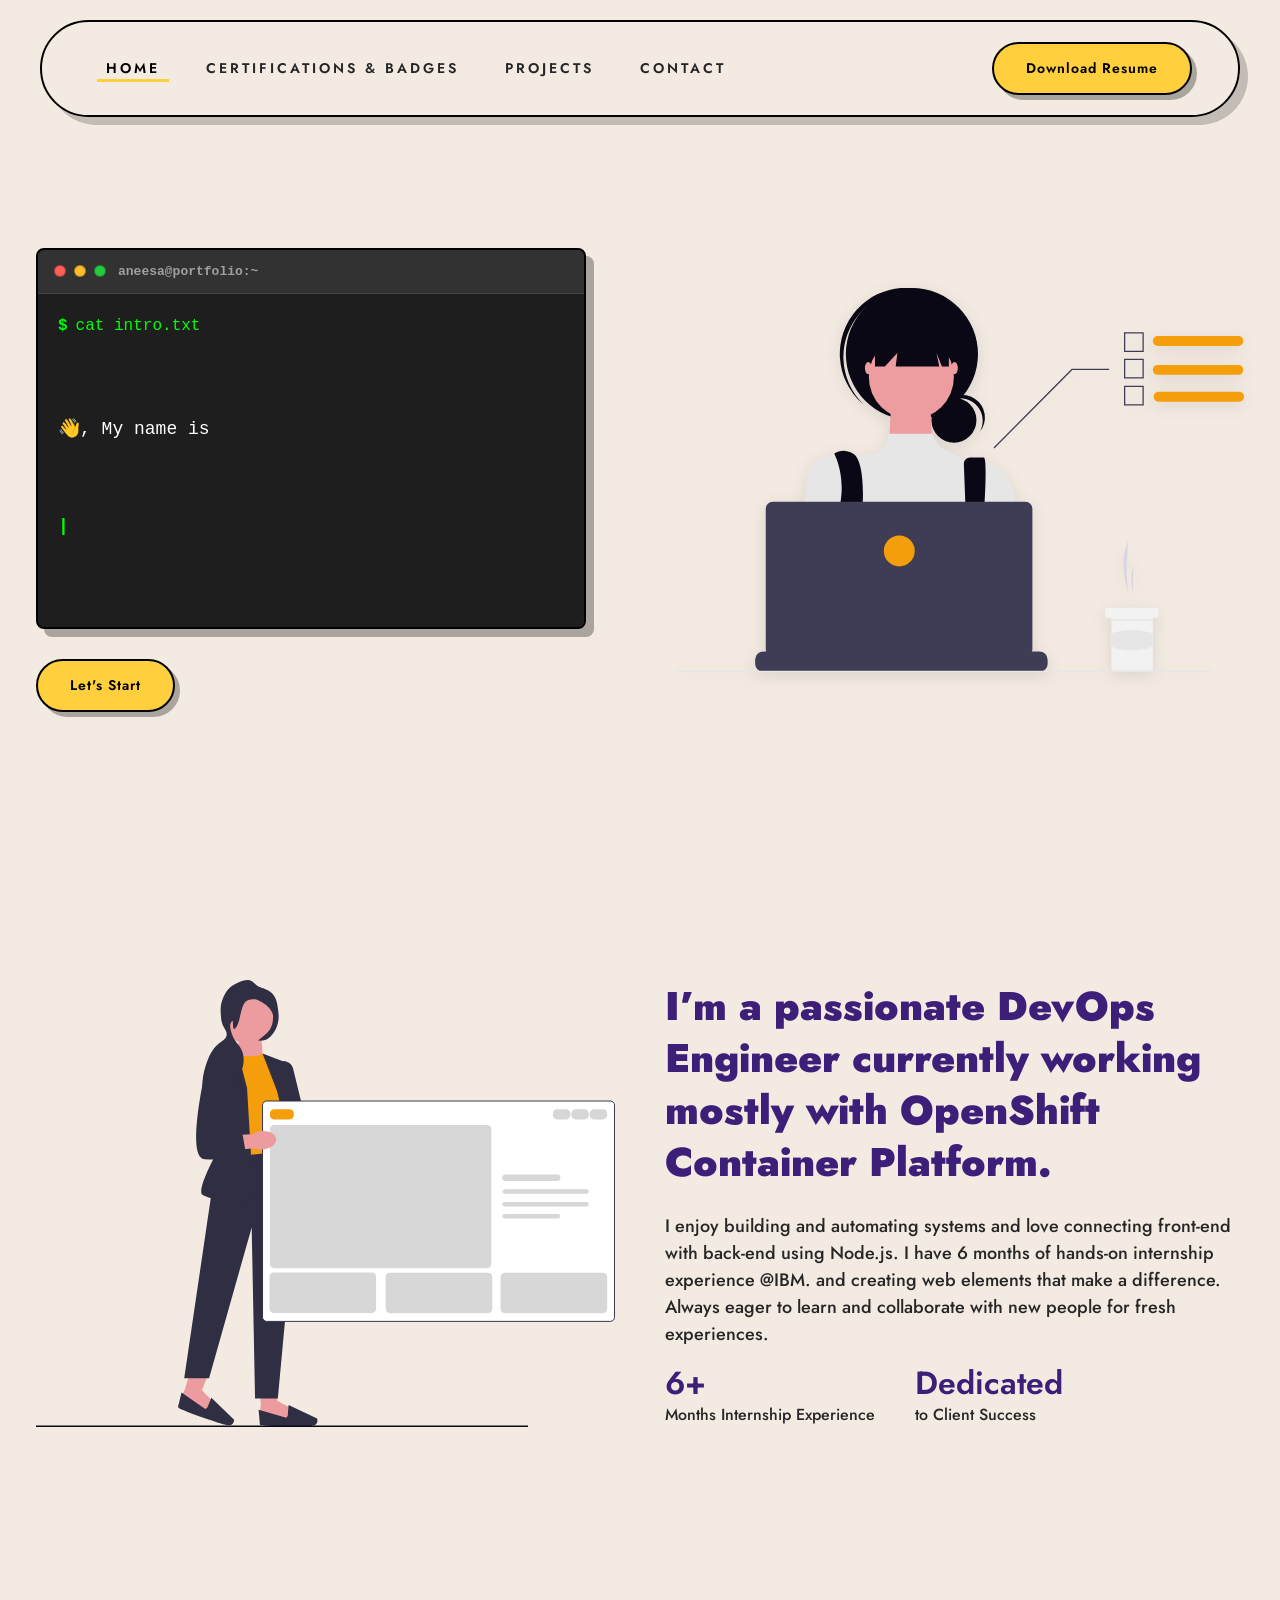
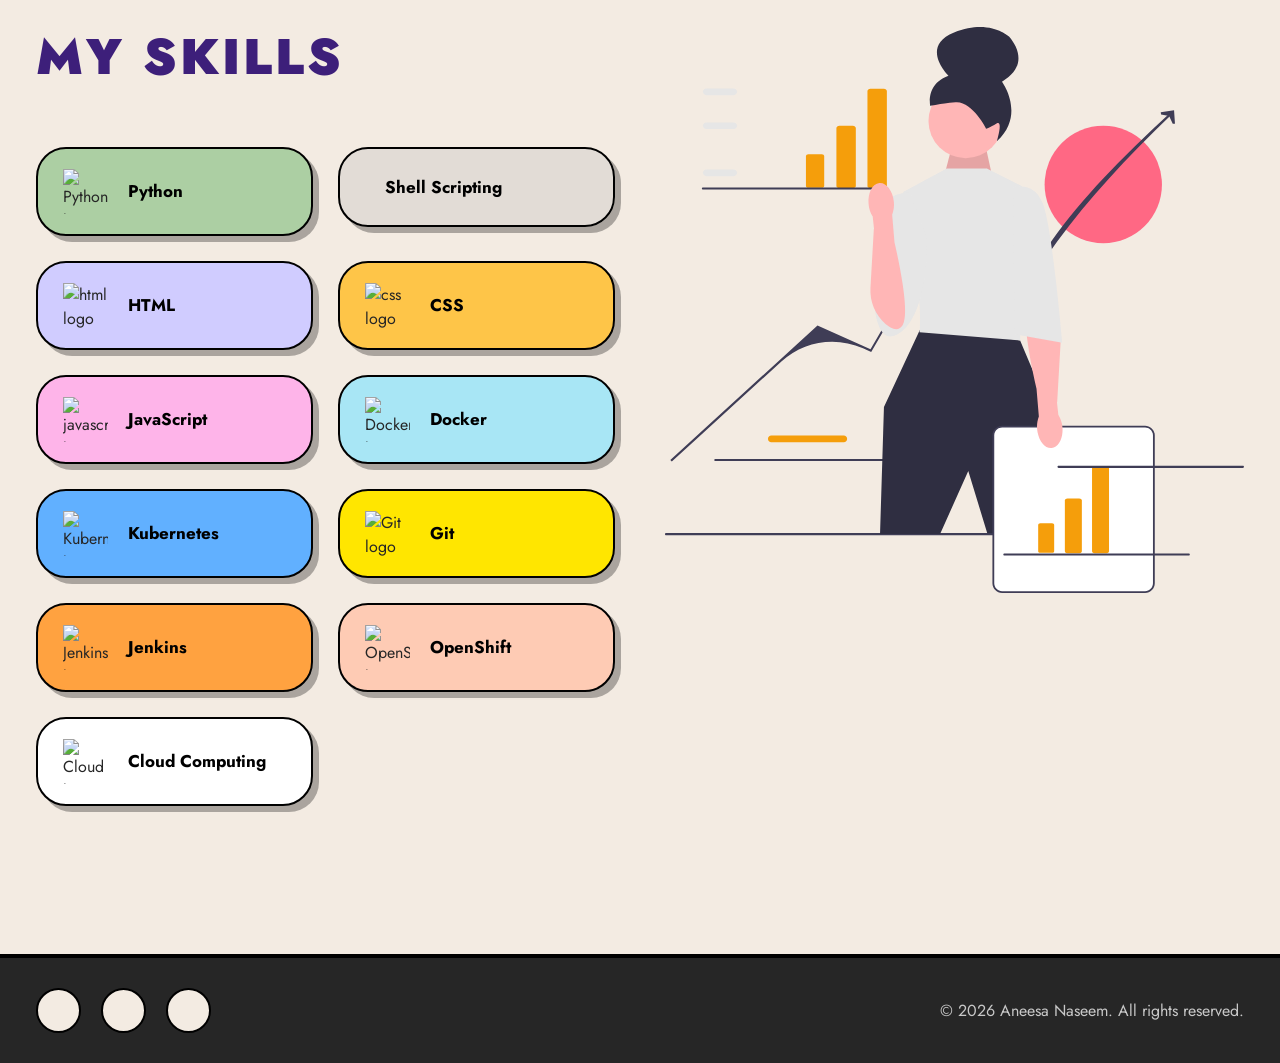
==== index.html @ ff20ca8c "Initial commit" ====
<!DOCTYPE html>
<html lang="en">

<head>
  <meta charset="UTF-8">
  <meta http-equiv="X-UA-Compatible" content="IE=edge">
  <meta name="viewport" content="width=device-width, initial-scale=1.0">

  <!-- 
    - primary meta tags
  -->
  <title>Aneesa Naseem | DevOps Engineer Portfolio</title>
  <meta name="title" content="Aneesa Naseem | DevOps Engineer">
  <meta name="description" content="DevOps Engineer specializing in OpenShift, Kubernetes, Docker, and Cloud Computing. 6 months internship experience at IBM. Based in Bangalore, India.">

  <!-- 
    - favicon
  -->
  <link rel="shortcut icon" href="./favicon.svg" type="image/svg+xml">

  <!-- 
    - google font link
  -->
  <link rel="preconnect" href="https://fonts.googleapis.com">
  <link rel="preconnect" href="https://fonts.gstatic.com" crossorigin>
  <link href="https://fonts.googleapis.com/css2?family=Jost:wght@400;500;600&display=swap" rel="stylesheet">

  <!-- 
    - custom css link
  -->
  <link rel="stylesheet" href="./assets/css/require.css">
  <link rel="stylesheet" href="./assets/css/main.css">

  <!-- 
    - preload images
  -->

</head>

<body>

  <!-- 
    - #PRELOADER
  -->

  <div class="preloader" data-preloader>
    <div class="preloader-circle"></div>
  </div>





  <!-- 
    - #HEADER
  -->

  <header class="header" data-header>
    <div class="container">

      <a href="#" class="logo">
        <!-- <img src="./assets/images/logo.svg" width="151" height="28" alt="Annie home"> -->
      </a>

      <nav class="navbar" data-navbar>
        <ul class="navbar-list">

          <li class="navbar-item">
            <a href="#" class="label-lg navbar-link has-after active">Home</a>
          </li>

          <li class="navbar-item">
            <a href="./certs.html" class="label-lg navbar-link has-after">Certifications & Badges</a>
          </li>

          <li class="navbar-item">
            <a href="./projects.html" class="label-lg navbar-link has-after">Projects</a>
          </li>

          <li class="navbar-item">
            <a href="./contact.html" class="label-lg navbar-link has-after">Contact</a>
          </li>

        </ul>
      </nav>

      <a href="./RESUME (1).pdf" class="btn btn-primary" download>
        Download Resume
      </a>

      <button class="nav-toggle-btn" aria-label="menu" data-nav-toggler>
        <ion-icon name="menu-outline" aria-hidden="true"></ion-icon>
      </button>

    </div>
  </header>





  <main>
    <article>

      <!-- 
        - #HERO
      -->

      <section class="section hero" aria-label="home">
        <div class="container">

          <div class="hero-content">
            <div class="terminal">
              <div class="terminal-header">
                <div class="terminal-buttons">
                  <span class="terminal-button close"></span>
                  <span class="terminal-button minimize"></span>
                  <span class="terminal-button maximize"></span>
                </div>
                <div class="terminal-title">aneesa@portfolio:~</div>
              </div>
              <div class="terminal-body">
                <p class="terminal-line">
                  <span class="terminal-prompt">$</span>
                  <span class="terminal-command">cat intro.txt</span>
                </p>
                <p class="terminal-output">
                  <span id="typed-text"></span>
                  <span class="cursor">|</span>
                </p>
              </div>
            </div>

            <a href="#about" class="btn btn-primary">Let's Start</a>

          </div>

          <figure class="hero-banner">
            <img src="./assets/images/developer-illustration.svg" alt="Developer illustration" class="hero-illustration">
          </figure>

        </div>
      </section>





      <!-- 
        - #CLIENT
      -->

      <!-- <section class="client" aria-label="Trusted client">
        <div class="container">

          <ul class="slider">

            <li class="slider-item">
              <img src="./assets/images/client-1.svg" width="130" height="40" alt="clients" class="w-100">
            </li>

            <li class="slider-item">
              <img src="./assets/images/client-2.svg" width="130" height="40" alt="clients" class="w-100">
            </li>

            <li class="slider-item">
              <img src="./assets/images/client-3.svg" width="130" height="40" alt="clients" class="w-100">
            </li>

            <li class="slider-item">
              <img src="./assets/images/client-4.svg" width="130" height="40" alt="clients" class="w-100">
            </li>

            <li class="slider-item">
              <img src="./assets/images/client-5.svg" width="130" height="40" alt="clients" class="w-100">
            </li>

          </ul>

        </div>
      </section> -->





      <!-- 
        - #ABOUT
      -->
      <section id="about">
        <section class="section about" aria-label="about me">
          <div class="container">

            <figure class="about-banner">
              <img src="./assets/images/undraw_design_ewba.svg" alt="DevOps engineer working on code and infrastructure" class="w-100" width="580"
                height="554" loading="lazy">

            </figure>

            <div class="about-content">

              <h2 class="title-lg">
                I’m a passionate DevOps Engineer currently working mostly with OpenShift Container Platform.
              </h2>

              <p class="body-md section-text">
                I enjoy building and automating systems and love connecting front-end with back-end using Node.js.
                I have 6 months of hands-on internship experience @IBM.
                and creating web elements that make a difference. Always eager to learn and collaborate with new people
                for fresh experiences.
              </p>


              <ul class="about-list">
                <li>
                  <p class="list-text">
                    <strong class="strong title-md">6+</strong> Months Internship Experience
                  </p>
                </li>
                <li>
                  <p class="list-text">
                    <strong class="strong title-md">Dedicated</strong> to Client Success
                  </p>
                </li>
              </ul>


            </div>

          </div>
        </section>





        <!-- 
        - #SKILL
      -->

        <section class="section skill" aria-labelledby="skill-label">
          <div class="container">

            <div class="skill-content">

              <h2 class="section-title headline-md" id="skill-label">My Skills</h2>

              <ul class="skill-list">

                <li>
                  <div class="card card-sm" style="background-color:#ACCFA3">
                    <img src="https://cdn.jsdelivr.net/gh/devicons/devicon@latest/icons/python/python-original.svg"
                      alt="Python logo" width="40" height="40" />
                    <h2 class="card-title">Python</h2>
                  </div>
                </li>

                <li>
                  <div class="card card-sm" style="background-color: hsla(0, 0%, 73%, 0.307)">
                    <ion-icon name="terminal-outline" style="font-size: 40px; color: #333;"></ion-icon>
                    <h2 class="card-title">Shell Scripting</h2>
                  </div>
                </li>

                <li>
                  <div class="card card-sm" style="background-color: hsl(245, 100%, 90%)">
                    <img src="https://cdn.jsdelivr.net/gh/devicons/devicon@latest/icons/html5/html5-original.svg"
                      alt="html logo" width="40" height="40" />
                    <h2 class="card-title">HTML</h2>
                  </div>
                </li>

                <li>
                  <div class="card card-sm" style="background-color: hsl(41, 99%, 64%)">
                    <img src="https://cdn.jsdelivr.net/gh/devicons/devicon@latest/icons/css3/css3-original.svg"
                      alt="css logo" width="40" height="40" />
                    <h2 class="card-title">CSS</h2>
                  </div>
                </li>

                <li>
                  <div class="card card-sm" style="background-color: hsl(317, 97%, 85%)">
                    <img
                      src="https://cdn.jsdelivr.net/gh/devicons/devicon@latest/icons/javascript/javascript-original.svg"
                      alt="javascript logo" width="40" height="40" />
                    <h2 class="card-title">JavaScript</h2>
                  </div>
                </li>


                <!-- <li>
                <div class="card card-sm" style="background-color: hsl(245, 100%, 90%)">

                  <div class="card-media">
                    <ion-icon name="logo-android"></ion-icon>
                  </div>

                  <h2 class="card-title">App Dev</h2>

                </div>
              </li> -->
                <li>
                  <div class="card card-sm" style="background-color: hsl(192, 79%, 81%)">
                    <img src="https://cdn.jsdelivr.net/gh/devicons/devicon@latest/icons/docker/docker-original.svg"
                      alt="Docker logo" width="50" height="50" />
                    <h2 class="card-title">Docker</h2>
                  </div>
                </li>

                <li>
                  <div class="card card-sm" style="background-color: hsl(210, 100%, 69%)">
                    <img
                      src="https://cdn.jsdelivr.net/gh/devicons/devicon@latest/icons/kubernetes/kubernetes-original.svg"
                      alt="Kubernetes logo" width="50" height="50" />
                    <h2 class="card-title">Kubernetes</h2>
                  </div>
                </li>

                <li>
                  <div class="card card-sm" style="background-color: hsl(54, 100%, 50%)">
                    <img src="https://cdn.simpleicons.org/git/f05032" alt="Git logo" width="40" height="40" />
                    <h2 class="card-title">Git</h2>
                  </div>
                </li>

                <li>
                  <div class="card card-sm" style="background-color: #FFA240">
                    <img src="https://cdn.jsdelivr.net/gh/devicons/devicon@latest/icons/jenkins/jenkins-original.svg"
                      alt="Jenkins logo" width="50" height="50" />
                    <h2 class="card-title">Jenkins</h2>
                  </div>
                </li>

                <li>
                  <div class="card card-sm" style="background-color: hsl(19, 97%, 85%)">
                    <img src="https://cdn.simpleicons.org/redhatopenshift/e02c2c" alt="OpenShift logo" width="40"
                      height="40" />
                    <h2 class="card-title">OpenShift</h2>
                  </div>
                </li>

                <li>
                  <div class="card card-sm" style="background-color: hsl(0, 0%, 100%)">
                    <img
                      src="https://cdn.jsdelivr.net/gh/devicons/devicon@latest/icons/googlecloud/googlecloud-plain.svg"
                      alt="Cloud logo" width="40" height="40" />
                    <h2 class="card-title">Cloud Computing</h2>
                  </div>
                </li>


              </ul>

            </div>

            <figure class="skill-banner">
              <img src="./assets/images/undraw_projections_fhch.svg" width="500" height="500" loading="lazy"
                alt="Data analysis and projections illustration" class="w-100">
            </figure>

          </div>
        </section>
      </section>
      <br>
      <br>



      <!-- 
        - #CTA
      -->
      <!-- 
      <section class="cta">
        <div class="container">
          <h2 class="title-lg">Intrested working with me?</h2>

          <a href="./contact.html" class="btn btn-tertiary">Contact Now</a>
        </div>
      </section> -->





      <!-- 
        - #TESTIMONIALS
      -->
      <!-- 
      <section class="section testi" aria-labelledby="testi-label">
        <div class="container">

          <h2 class="headline-md section-title text-center" id="testi-label">Testimonial</h2>

          <ul class="slider">

            <li class="slider-item card-container">
              <div class="card card-lg">

                <figure class="card-media">
                  <img src="./assets/images/testi-1.jpg" width="100" height="100" loading="lazy" alt="Jennifer Lutheran"
                    class="img-cover">
                </figure>

                <div class="card-content">

                  <blockquote class="body-sm">
                    Dolor lorem is simply dummy text of the printing and typesetting industry. Lorem Ipsum has been the
                    industry's standard dummy text ever since the 1500s.
                  </blockquote>

                  <p class="client-name">Jennifer Lutheran</p>

                  <p class="client-title">CEO at pxdraft</p>

                </div>

              </div>
            </li>

            <li class="slider-item card-container">
              <div class="card card-lg">

                <figure class="card-media">
                  <img src="./assets/images/testi-2.jpg" width="100" height="100" loading="lazy" alt="Jennifer Lutheran"
                    class="img-cover">
                </figure>

                <div class="card-content">

                  <blockquote class="body-sm">
                    Dolor lorem is simply dummy text of the printing and typesetting industry. Lorem Ipsum has been the
                    industry's standard dummy text ever since the 1500s.
                  </blockquote>

                  <p class="client-name">Jennifer Lutheran</p>

                  <p class="client-title">CEO at pxdraft</p>

                </div>

              </div>
            </li>

            <li class="slider-item card-container">
              <div class="card card-lg">

                <figure class="card-media">
                  <img src="./assets/images/testi-3.jpg" width="100" height="100" loading="lazy" alt="Jennifer Lutheran"
                    class="img-cover">
                </figure>

                <div class="card-content">

                  <blockquote class="body-sm">
                    Dolor lorem is simply dummy text of the printing and typesetting industry. Lorem Ipsum has been the
                    industry's standard dummy text ever since the 1500s.
                  </blockquote>

                  <p class="client-name">Jennifer Lutheran</p>

                  <p class="client-title">CEO at pxdraft</p>

                </div>

              </div>
            </li>

            <li class="slider-item card-container">
              <div class="card card-lg">

                <figure class="card-media">
                  <img src="./assets/images/testi-4.jpg" width="100" height="100" loading="lazy" alt="Jennifer Lutheran"
                    class="img-cover">
                </figure>

                <div class="card-content">

                  <blockquote class="body-sm">
                    Dolor lorem is simply dummy text of the printing and typesetting industry. Lorem Ipsum has been the
                    industry's standard dummy text ever since the 1500s.
                  </blockquote>

                  <p class="client-name">Jennifer Lutheran</p>

                  <p class="client-title">CEO at pxdraft</p>

                </div>

              </div>
            </li>

          </ul>

        </div>
      </section> -->

    </article>
  </main>





  <!-- 
    - #FOOTER
  -->
  <footer class="footer">
    <div class="container">

      <ul class="social-list">

        <li>
          <a href="mailto:aneesanaseem246@gmail.com" class="social-link" aria-label="Email">
            <ion-icon name="mail-outline"></ion-icon>
          </a>
        </li>
        <li>
          <a href="https://www.linkedin.com/in/aneesa-naseem/" class="social-link">
            <ion-icon name="logo-linkedin"></ion-icon>
          </a>
        </li>
        <li>
          <a href="https://github.com/AneesaNaseem" class="social-link" aria-label="GitHub">
            <ion-icon name="logo-github"></ion-icon>
          </a>
        </li>
      </ul>
      <p class="text-center">&copy; 2026 Aneesa Naseem. All rights reserved.</p>
    </div>
  </footer>





  <!-- 
    - custom js link
  -->
  <script src="./assets/js/script.js"></script>

  <!-- 
    - ionicon
  -->
  <script type="module" src="https://unpkg.com/ionicons@5.5.2/dist/ionicons/ionicons.esm.js"></script>
  <script nomodule src="https://unpkg.com/ionicons@5.5.2/dist/ionicons/ionicons.js"></script>

</body>

</html>
---- assets/css/require.css ----
/*-----------------------------------*\
  #require.css
\*-----------------------------------*/

/* Smooth scrolling */
html {
  scroll-behavior: smooth;
}

/**
 * copyright 2022 codewithsadee
 */

/**
 * TABLE OF CONTENT
 *
 * Custom properties..............Global variables
 * Reset..........................Removed browser default style
 * Typography.....................Typography style
 * Reused.........................Reused classes
 * Preloader......................Preload style
 * Header.........................Header style
 * Footer.........................Footer style
 * Media queries..................Responsive for all devices
 */





/*-----------------------------------*\
  #CUSTOM PROPERTY
\*-----------------------------------*/

:root {

  /**
   * colors - Updated to match the playful design theme
   */

  --maximum-yellow-red_a10: hsla(41, 99%, 64%, 0.1);
  --maximum-yellow-red_a40: hsla(41, 99%, 64%, 0.4);
  --maximum-yellow-red: hsl(41, 99%, 64%);
  --orange-red_a20: hsla(19, 100%, 55%, 0.2);
  --eerie-black: hsl(210, 11%, 15%);
  --orange-red: hsl(19, 100%, 55%);
  --davys-gray: hsl(0, 0%, 33%);
  --white_a80: hsla(0, 0%, 100%, 0.8);
  --white_a75: hsla(0, 0%, 100%, 0.75);
  --white_a10: hsla(0, 0%, 100%, 0.1);
  --jet_a10: hsla(0, 0%, 22%, 0.1);
  --black: hsl(0, 0%, 0%);
  --white: hsl(0, 0%, 100%);
  --jet: hsl(0, 0%, 22%);
  
  /* New playful design colors */
  --beige-bg: hsl(30, 40%, 92%);
  --cream: hsl(40, 50%, 95%);
  --coral-gradient-start: hsl(0, 70%, 70%);
  --coral-gradient-end: hsl(15, 85%, 65%);
  --yellow-accent: hsl(45, 100%, 62%);
  --turquoise: hsl(175, 60%, 65%);
  --pink-accent: hsl(330, 75%, 70%);
  --mint-green: hsl(160, 55%, 70%);
  --purple-text: hsl(260, 60%, 30%);
  --dark-text: hsl(0, 0%, 15%);

  /**
   * typography
   */

  --ff-jost: 'Jost', sans-serif;

  --fs-45: 4.5rem;
  --fs-38: 3.8rem;
  --fs-32: 3.2rem;
  --fs-27: 2.7rem;
  --fs-26: 2.6rem;
  --fs-22: 2.2rem;
  --fs-20: 2rem;
  --fs-18: 1.8rem;
  --fs-17: 1.7rem;
  --fs-14: 1.4rem;
  --fs-12: 1.2rem;
  
  --fw-400: 400;
  --fw-500: 500;
  --fw-600: 600;

  /**
   * spacing
   */

  --section-padding: 60px;

  /**
   * shadow
   */

  --shadow: 0 2px 2px hsla(0, 0%, 22%, 0.08);

  /**
   * border radius
   */

  --radius-50: 50px;
  --radius-pill: 100px;
  --radius-circle: 50%;

  /**
   * transition
   */

  --transition-1: 0.25s ease;
  --transition-2: 0.5s ease;
  --cubic-out: cubic-bezier(0.05, 0.83, 0.52, 0.97);

}





/*-----------------------------------*\
  #RESET
\*-----------------------------------*/

*,
*::before,
*::after {
  margin: 0;
  padding: 0;
  box-sizing: border-box;
}

li { list-style: none; }

a,
img,
span,
label,
button,
ion-icon { display: block; }

a {
  color: inherit;
  text-decoration: none;
}

img { height: auto; }

input,
button,
textarea {
  background: none;
  border: none;
  font: inherit;
}

button { cursor: pointer; }

input,
textarea { width: 100%; }

ion-icon { pointer-events: none; }

address { font-style: normal; }

html {
  font-family: var(--ff-jost);
  font-size: 10px;
  scroll-behavior: smooth;
}

body {
  background-color: var(--beige-bg);
  color: var(--dark-text);
  font-size: 1.6rem;
  line-height: 1.5;
  overflow: hidden;
  visibility: hidden;
}

body.loaded {
  overflow: visible;
  visibility: visible;
}

:focus-visible { outline-offset: 4px; }

::-webkit-scrollbar { width: 10px; }

::-webkit-scrollbar-track { background-color: hsl(0, 0%, 98%); }

::-webkit-scrollbar-thumb { background-color: hsl(0, 0%, 80%); }

::-webkit-scrollbar-thumb:hover { background-color: hsl(0, 0%, 70%); }





/*-----------------------------------*\
  #TYPOGRAPHY
\*-----------------------------------*/

.headline-lg { font-size: var(--fs-45); }

.headline-md { font-size: var(--fs-38); }

.headline-sm { font-size: var(--fs-32); }

.title-lg { font-size: var(--fs-27); }

.title-md { font-size: var(--fs-26); }

.title-sm { font-size: var(--fs-22); }

.body-lg { font-size: var(--fs-20); }

.body-md { font-size: var(--fs-18); }

.body-sm { font-size: var(--fs-17); }

.label-lg { font-size: var(--fs-14); }

.label-md { font-size: var(--fs-12); }

/**
 * font weight
 */

.headline-lg,
.headline-md,
.headline-sm,
.title-lg,
.title-md,
.title-sm,
.label-lg {
  color: var(--jet);
  font-weight: var(--fw-600);
  line-height: 1.2;
}

.body-lg { font-weight: var(--fw-500); }





/*-----------------------------------*\
  #REUSED STYLE
\*-----------------------------------*/

.container { padding-inline: 16px; }

.section { padding-block: var(--section-padding); }

.w-100 { width: 100%; }

.section-title {
  margin-block-end: 30px;
  text-transform: uppercase;
  letter-spacing: 3px;
}

.text-center { text-align: center; }

.img-cover {
  width: 100%;
  height: 100%;
  object-fit: cover;
}

.has-bg-image {
  background-repeat: no-repeat;
  background-size: cover;
  background-position: center;
}

.img-holder {
  aspect-ratio: var(--width) / var(--height);
  background-color: var(--light-gray);
  overflow: hidden;
}





/*-----------------------------------*\
  #PRELOADER
\*-----------------------------------*/

.preloader {
  position: fixed;
  top: 0;
  left: 0;
  width: 100%;
  height: 100vh;
  background-color: var(--orange-red);
  display: grid;
  place-items: center;
  z-index: 6;
}

.preloader.loaded { display: none; }

.preloader-circle {
  width: 60px;
  height: 60px;
  border: 8px solid transparent;
  border-block-color: var(--white);
  border-radius: var(--radius-circle);
  animation: loading 1s linear infinite;
}

@keyframes loading {
  0% { transform: rotate(0); }
  100% { transform: rotate(1turn); }
}





/*-----------------------------------*\
  #HEADER
\*-----------------------------------*/

.header .btn { display: none; }

.header {
  position: fixed;
  top: 20px;
  left: 50%;
  transform: translateX(-50%);
  width: calc(100% - 40px);
  max-width: 1200px;
  background-color: var(--cream);
  padding: 20px 30px;
  z-index: 4;
  transition: var(--transition-1);
  border-radius: 50px;
  border: 2px solid var(--black);
  box-shadow: 8px 8px 0px rgba(0, 0, 0, 0.2);
}

.header.active {
  box-shadow: 10px 10px 0px rgba(0, 0, 0, 0.3);
  transform: translateX(-50%) translateY(-2px);
}

.header .container {
  display: flex;
  justify-content: space-between;
  align-items: center;
}

.header .logo {
  display: none;
}

.nav-toggle-btn {
  color: var(--jet);
  font-size: 3.8rem;
}

.navbar {
  position: absolute;
  top: 100%;
  left: 0;
  width: 100%;
  background-color: var(--white);
  border-block: 2px solid var(--jet);
  transition: 0.25s var(--cubic-out);
  transition-delay: 0.15s;
  transform: scaleY(0);
  transform-origin: top;
  visibility: hidden;
}

.navbar.active {
  transform: scaleY(1);
  visibility: visible;
  transition-duration: 0.5s;
  transition-delay: 0s;
}

.navbar > * {
  opacity: 0;
  transition: var(--transition-1);
}

.navbar.active > * {
  opacity: 1;
  transition-delay: 0.4s;
}

.navbar-item:not(:last-child) { border-block-end: 1px solid var(--jet_a10); }

.navbar-link {
  text-transform: uppercase;
  letter-spacing: 3px;
  padding: 16px 15px;
  transition: var(--transition-1);
}

.navbar-link {
  font-weight: var(--fw-600);
  color: var(--dark-text);
}

.navbar-link:is(:hover, :focus-visible, .active) {
  color: var(--purple-text);
}





/*-----------------------------------*\
  #FOOTER
\*-----------------------------------*/

.footer {
  background-color: var(--dark-text);
  color: var(--white_a75);
  border-block-start: 4px solid var(--black);
  padding-block: 25px;
}

.social-list {
  display: flex;
  justify-content: center;
  gap: 20px;
  margin-block-end: 15px;
}

.social-link {
  font-size: 2rem;
  transition: all 0.3s ease;
  display: flex;
  align-items: center;
  justify-content: center;
  width: 45px;
  height: 45px;
  border-radius: 50%;
  background: var(--beige-bg);
  color: var(--dark-text);
  border: 2px solid var(--black);
}

.social-link:is(:hover, :focus-visible) {
  background: var(--yellow-accent);
  transform: translateY(-3px);
  box-shadow: 4px 4px 0px rgba(0, 0, 0, 0.3);
}





/*-----------------------------------*\
  #MEDIA QUEREIS
\*-----------------------------------*/

/**
 * responsive for large than 575px screen
 */

@media (min-width: 575px) {

  .title-lg { --fs-27: 3.5rem; }

}





/**
 * responsive for large than 768px screen
 */

@media (min-width: 768px) {

  /**
   * TYPOGRAPHY
   */

  .headline-lg { --fs-45: 6rem; }

  .headline-md { --fs-38: 4.5rem; }

  .title-md { --fs-26: 3.2rem; }



  /**
   * REUSED STYLE
   */

  .section { --section-padding: 100px; }

  .section-title { margin-block-end: 40px; }



  /**
   * HEADER
   */

  .header {
    width: calc(100% - 60px);
  }



  /**
   * FOOTER
   */

  .footer { padding-block: 30px; }

  .footer .container {
    display: flex;
    justify-content: space-between;
    align-items: center;
  }

  .social-list { margin-block-end: 0; }

}





/**
 * responsive for large than 992px screen
 */

@media (min-width: 992px) {
  
  /**
   * TYPOGRAPHY
   */

  .headline-md { --fs-38: 5rem; }

  .title-lg { --fs-27: 4rem; }

  .title-sm { --fs-22: 2.4rem; }



  /**
   * REUSED STYLE
   */

  .section-title { margin-block-end: 60px; }



  /**
   * HEADER
   */

  .nav-toggle-btn { display: none; }

  .navbar,
  .navbar.active,
  .navbar > * {
    all: unset;
    display: block;
  }

  .navbar-list {
    display: flex;
    gap: 10px;
  }

  .navbar-item:not(:last-child) { border-block-end: none; }

  .navbar-link {
    position: relative;
    padding: 10px 18px;
    transition: all 0.3s ease;
  }

  .navbar-link::after {
    content: "";
    position: absolute;
    bottom: 5px;
    left: 50%;
    transform: translateX(-50%) scaleX(0);
    width: 80%;
    height: 3px;
    background-color: var(--yellow-accent);
    transition: transform 0.3s ease;
  }

  .navbar-link:is(:hover, :focus-visible, .active)::after {
    transform: translateX(-50%) scaleX(1);
  }

  .navbar-link:is(:hover, :focus-visible, .active) {
    color: var(--black);
  }

  .header .btn {
    display: block;
  }

}





/**
 * responsive for large than 1200px screen
 */

@media (min-width: 1200px) {

  /**
   * TYPOGRAPHY
   */

  .headline-lg { --fs-45: 7rem; }

  

  /**
   * REUSED STYLE
   */

  .container {
    max-width: 1240px;
    width: 100%;
    margin-inline: auto;
  }

}
---- assets/css/main.css ----
/*-----------------------------------*\
  #main.css
\*-----------------------------------*/

/**
 * copyright 2022 codewithsadee
 */

/**
 * TABLE OF CONTENT
 *
 * COMPONENTS
 * Btn............................Buttons style
 * Slider.........................Slider style
 * Card...........................Cards style
 *
 * MAIN CONTENT
 * Header.........................Modify header style
 * Hero...........................Hero styles
 * Client.........................Client style
 * About..........................About style
 * Skills.........................Skills style
 * Cta............................Cta style
 * Testimonials...................Testimonials style
 * Media queries..................Responsive for all devices
 */





/*-----------------------------------*\
  #COMPONENTS
\*-----------------------------------*/

@import url("./components/btn.css");
@import url("./components/slider.css");
@import url("./components/card.css");





/*-----------------------------------*\
  #HEADER
\*-----------------------------------*/

.header { background-color: transparent; }

.header.active { background-color: var(--white); }





/*-----------------------------------*\
  #HERO
\*-----------------------------------*/

.hero {
  position: relative;
  background: var(--beige-bg);
  padding-block-start: calc(var(--section-padding) + 80px);
  padding-block-end: var(--section-padding);
  text-align: center;
  overflow: hidden;
}

.hero::before,
.hero::after {
  display: none;
}

.hero .container {
  display: grid;
  gap: 70px;
}

.hero-subtitle {
  color: var(--dark-text);
  text-transform: capitalize;
  font-weight: var(--fw-500);
  letter-spacing: 1px;
  margin-block-end: 20px;
  font-size: var(--fs-18);
}

.hero .headline-lg {
  color: var(--purple-text);
  font-weight: 900;
  line-height: 1.1;
  margin-block-end: 15px;
}

.hero-text {
  margin-block: 25px;
  color: var(--dark-text);
  font-weight: var(--fw-500);
}

.hero .btn {
  margin-inline: auto;
  z-index: 1;
  position: relative;
  margin-top: 30px;
}

/* Terminal Styles */
.terminal {
  background: #1e1e1e;
  border-radius: 8px;
  border: 2px solid var(--black);
  box-shadow: 8px 8px 0px rgba(0, 0, 0, 0.3);
  overflow: hidden;
  max-width: 550px;
  width: 100%;
  margin: 0;
  font-family: 'Courier New', monospace;
}

.terminal-header {
  background: #323232;
  padding: 12px 16px;
  display: flex;
  align-items: center;
  gap: 12px;
  border-bottom: 1px solid #444;
}

.terminal-buttons {
  display: flex;
  gap: 8px;
}

.terminal-button {
  width: 12px;
  height: 12px;
  border-radius: 50%;
  border: 1px solid rgba(0, 0, 0, 0.3);
}

.terminal-button.close {
  background: #ff5f56;
}

.terminal-button.minimize {
  background: #ffbd2e;
}

.terminal-button.maximize {
  background: #27c93f;
}

.terminal-title {
  color: #a0a0a0;
  font-size: 13px;
  font-weight: 600;
}

.terminal-body {
  padding: 20px;
  background: #1e1e1e;
  min-height: 220px;
}

.hero-banner {
  position: relative;
  width: 100%;
  max-width: 700px;
  margin: 0 auto;
  display: flex;
  justify-content: center;
  align-items: center;
}

.hero-illustration {
  width: 100%;
  height: auto;
  max-width: 650px;
  filter: drop-shadow(0 4px 8px rgba(0, 0, 0, 0.1));
}

.terminal-line {
  color: #00ff00;
  font-size: 16px;
  margin-bottom: 10px;
  display: flex;
  gap: 8px;
}

.terminal-prompt {
  color: #00ff00;
  font-weight: bold;
}

.terminal-command {
  color: #00ff00;
}

.terminal-output {
  color: #ffffff;
  font-size: 18px;
  line-height: 1.8;
  white-space: pre-wrap;
  min-height: 100px;
}

.cursor {
  color: #00ff00;
  animation: blink 1s infinite;
  font-weight: bold;
}

@keyframes blink {
  0%, 49% {
    opacity: 1;
  }
  50%, 100% {
    opacity: 0;
  }
}

.hero-banner {
  position: relative;
  width: 100%;
  max-width: 700px;
  height: 600px;
  margin: 0 auto;
  display: flex;
  justify-content: center;
  align-items: center;
  gap: 4rem;
  /* allow blobs to overlap */
  position: relative;
}

.blob {
  width: 280px;
  height: 280px;
  border-radius: 30px;
  display: flex;
  justify-content: center;
  align-items: center;
  border: 2px solid var(--black);
  box-shadow: 8px 8px 0px rgba(0, 0, 0, 0.3);
  color: var(--black);
  font-size: 2.4rem;
  font-weight: 900;
  font-style: normal;
  line-height: 1.2;
  text-align: center;
  padding: 1.5rem;
  user-select: none;
  cursor: default;
  position: relative;
  transition: all 0.3s ease;
  flex-shrink: 0;
  z-index: 2;
  -webkit-font-smoothing: antialiased;
  -moz-osx-font-smoothing: grayscale;
}

.blob-left {
  background: var(--yellow-accent);
  transform: rotate(-5deg);
  z-index: 3;
}

.blob-right {
  background: var(--pink-accent);
  transform: rotate(5deg);
  margin-left: -60px;
  z-index: 2;
}

.blob:hover {
  transform: scale(1.05) rotate(0deg);
  box-shadow: 10px 10px 0px rgba(0, 0, 0, 0.4);
}

.blob p {
  margin: 0;
  user-select: none;
}







/*-----------------------------------*\
  #CLIENT
\*-----------------------------------*/

.client {
  background-color: var(--jet);
  padding-block: 30px;
}

.client .slider-item { min-width: calc(50% - 15px); }

.client .slider::-webkit-scrollbar { display: none; }





/*-----------------------------------*\
  #ABOUT
\*-----------------------------------*/

.about {
  background: var(--beige-bg);
}

.about .container {
  display: grid;
  gap: 50px;
}

.about .title-lg {
  color: var(--purple-text);
  font-weight: 900;
  line-height: 1.3;
}

.about .section-text {
  margin-block: 25px 16px;
  color: var(--dark-text);
  font-weight: var(--fw-500);
}

.about-list {
  display: flex;
  align-items: center;
  gap: 25px;
  flex-wrap: wrap;
}

.about-list .list-text {
  color: var(--dark-text);
  font-weight: var(--fw-500);
}

.about-list .strong {
  color: var(--purple-text);
  display: block;
  font-weight: var(--fw-600);
}

.about .wrapper {
  margin-block-start: 25px;
  display: flex;
  flex-wrap: wrap;
  align-items: center;
  gap: 15px 25px;
}





/*-----------------------------------*\
  #SKILLS
\*-----------------------------------*/

.skill {
  padding-block-end: var(--section-padding);
  background: var(--beige-bg);
}

.skill .section-title {
  color: var(--purple-text);
  font-weight: 900;
}

.skill .container,
.skill-list { display: grid; }

.skill .container { gap: 50px; }

.skill-list {
  grid-template-columns: repeat(auto-fit, minmax(180px, 1fr));
  gap: 25px;
}

.skill .card {
  border: 2px solid var(--black);
  border-radius: 30px;
  box-shadow: 6px 6px 0px rgba(0, 0, 0, 0.3);
  transition: all 0.3s ease;
  padding: 20px 25px;
  display: flex;
  flex-direction: row;
  align-items: center;
  justify-content: flex-start;
  gap: 20px;
  min-height: 80px;
}

.skill .card:hover {
  transform: translateY(-8px);
  box-shadow: 8px 8px 0px rgba(0, 0, 0, 0.4);
}

.skill .card img {
  width: 45px;
  height: 45px;
  object-fit: contain;
  transition: transform 0.3s ease;
  flex-shrink: 0;
}

.skill .card:hover img {
  transform: scale(1.1);
}

.skill .card ion-icon {
  font-size: 4.5rem;
  transition: transform 0.3s ease;
  color: var(--black);
  flex-shrink: 0;
}

.skill .card:hover ion-icon {
  transform: scale(1.1);
}

.skill .card .card-title {
  color: var(--black);
  font-size: 1.7rem;
  font-weight: 700;
  margin: 0;
  text-align: left;
}





/*-----------------------------------*\
  #CTA
\*-----------------------------------*/

.cta {
  background-color: var(--jet);
  text-align: center;
  padding-block: 46px 50px;
}

.cta .container {
  display: flex;
  flex-wrap: wrap;
  justify-content: center;
  align-items: center;
  gap: 12px;
}

.cta .title-lg {
  color: var(--white);
  font-weight: var(--fw-500);
}





/*-----------------------------------*\
  #TESTIMONIALS
\*-----------------------------------*/

.testi .slider-item {
  min-width: 100%;
  scroll-margin-inline-start: 16px;
}

.testi .card {
  position: relative;
  z-index: 1;
}

.testi .card::after {
  content: url("../images/quote-left.svg");
  position: absolute;
  bottom: 15px;
  right: 25px;
}

.testi .client-name {
  margin-block-start: 15px;
  color: var(--jet);
  font-weight: var(--fw-600);
}

.testi .client-title { font-size: var(--fs-14); }

.testi .slider {
  margin-inline: -16px;
  padding-inline: 16px;
  padding-block-end: 35px;
}

.testi .slider::-webkit-scrollbar { height: 12px; }

.testi .slider::-webkit-scrollbar-track {
  border: 1px solid var(--jet);
  border-radius: var(--radius-pill);
}

.testi .slider::-webkit-scrollbar-thumb {
  background-color: var(--jet);
  border-radius: var(--radius-pill);
}

.testi .slider::-webkit-scrollbar-button { width: calc(25% - 20px); }





/*-----------------------------------*\
  #MEDIA QUERIES
\*-----------------------------------*/

/**
 * responsive for large than 575px screen
 */

@media (min-width: 575px) {

  /**
   * CLIENT, ABOUT & SKILL
   */

  .client .slider-item { min-width: calc(33.33% - 20px); }

  .client .slider-item .w-100,
  .about-banner,
  .skill-banner {
    max-width: max-content;
    margin-inline: auto;
  }



  /**
   * CTA
   */

  .cta .container { justify-content: space-between; }

}





/**
 * responsive for large than 768px screen
 */

@media (min-width: 768px) {

  /**
   * HERO
   */

  .hero-text { --fs-18: 2rem; }

  .hero::after {
    top: -20%;
    bottom: 50%;
    left: 48%;
    right: -15%;
  }



  /**
   * CLIENT
   */

  .client .slider-item { min-width: calc(25% - 22.5px); }



  /**
   * TESTIMONIALS
   */

  .testi .slider-item { min-width: calc(50% - 15px); }

}





/**
 * responsive for large than 992px screen
 */

@media (min-width: 992px) {

  /**
   * HERO, ABOUT, SKILL
   */

  :is(.hero, .about, .skill) .container {
    grid-template-columns: 1fr 1fr;
    align-items: center;
  }



  /**
   * HERO
   */

  .hero { text-align: left; }

  .hero .btn { margin-inline: 0; }



  /**
   * CLIENT
   */

  .client .slider-item { min-width: calc(20% - 24px); }



  /**
   * SKILL
   */

  .skill .container { align-items: flex-start; }

}





/**
 * responsive for large than 1200px screen
 */

@media (min-width: 1200px) {

  /**
   * ABOUT
   */

  .about-list { gap: 40px; }

}





/**
 * responsive for small screens (mobile optimization)
 */

@media (max-width: 575px) {

  /**
   * HERO - Better mobile layout
   */

  .hero {
    padding-block-start: calc(var(--section-padding) + 100px);
  }

  .terminal {
    max-width: 100%;
    font-size: 14px;
  }

  .terminal-body {
    padding: 15px;
    min-height: 180px;
  }

  .terminal-output {
    font-size: 15px;
  }

  .terminal-line {
    font-size: 14px;
  }

  .hero-illustration {
    max-width: 400px;
  }

}

@media (min-width: 576px) and (max-width: 768px) {
  .terminal {
    max-width: 500px;
  }

  .hero-illustration {
    max-width: 500px;
  }
}

/* Made with Bob */
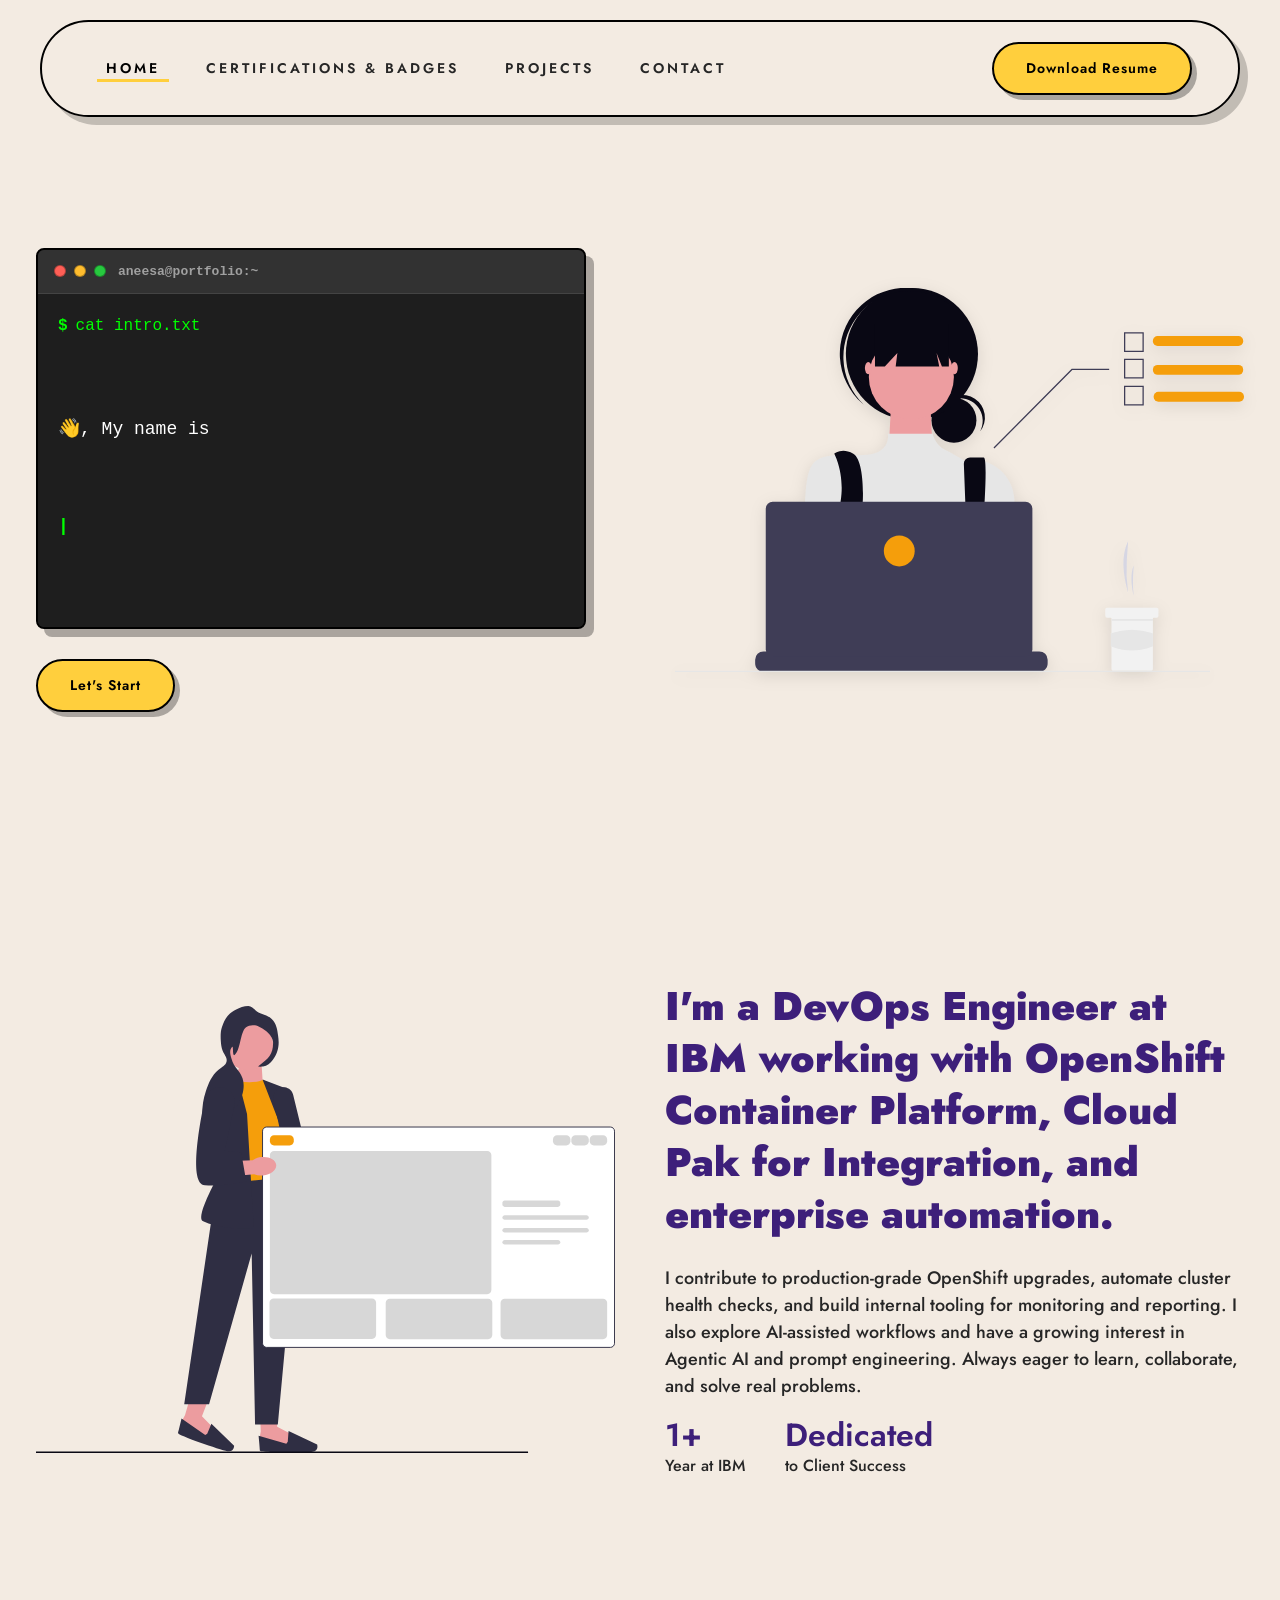
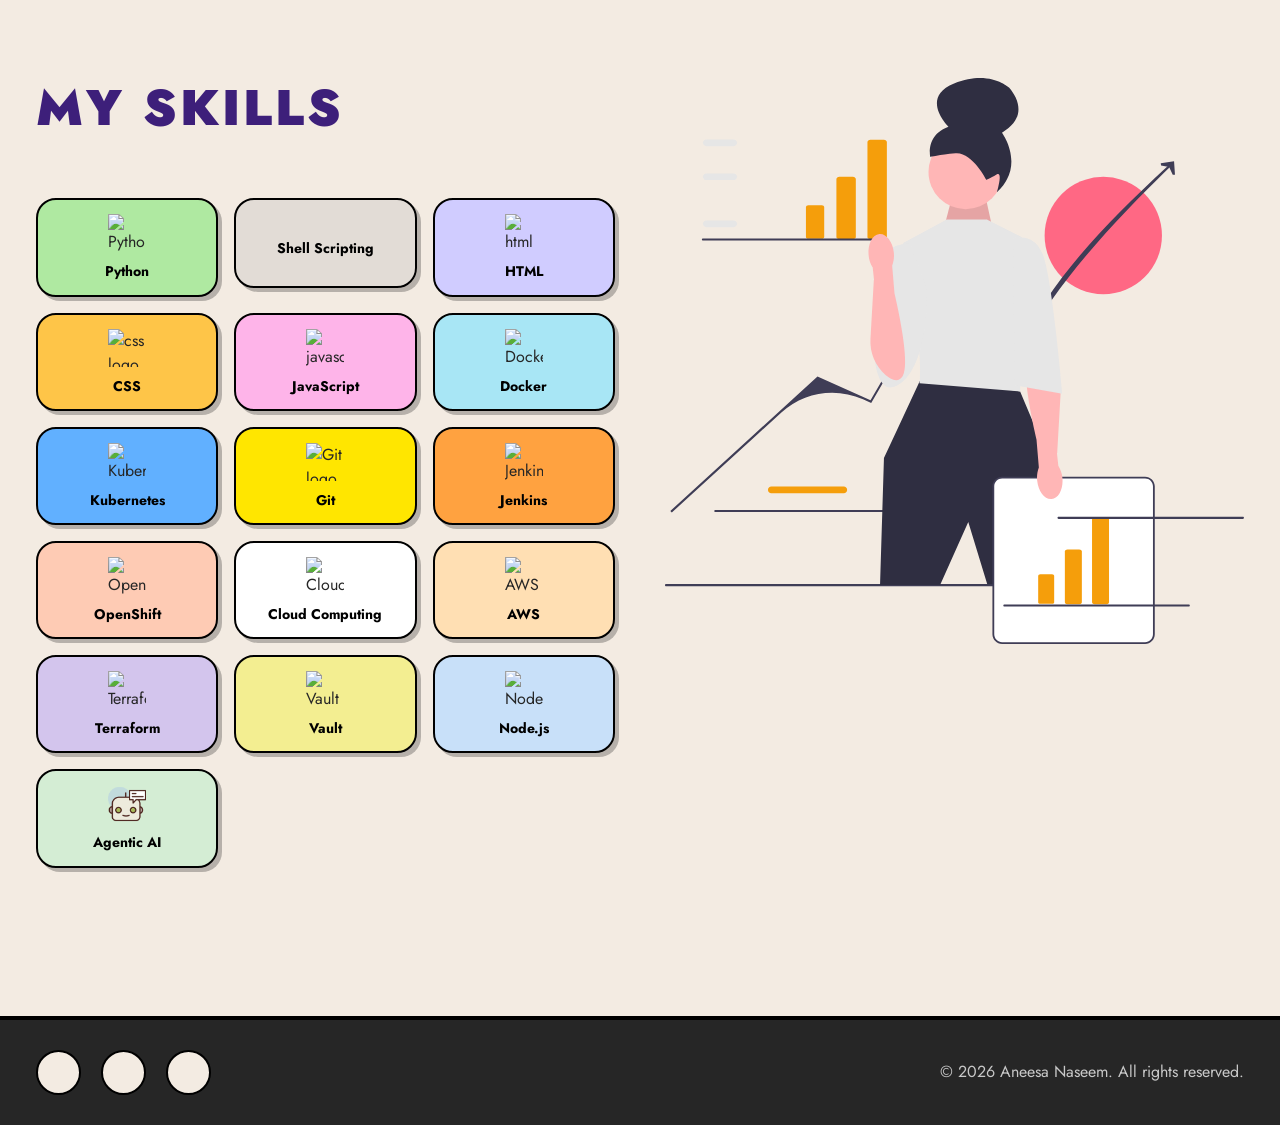
==== commit da30ec1c: "Update portfolio - styles, pages, resume, and images" ====
--- a/index.html
+++ b/index.html
@@ -200,21 +200,19 @@
             <div class="about-content">
 
               <h2 class="title-lg">
-                I’m a passionate DevOps Engineer currently working mostly with OpenShift Container Platform.
+                I'm a DevOps Engineer at IBM working with OpenShift Container Platform, Cloud Pak for Integration, and enterprise automation.
               </h2>
 
               <p class="body-md section-text">
-                I enjoy building and automating systems and love connecting front-end with back-end using Node.js.
-                I have 6 months of hands-on internship experience @IBM.
-                and creating web elements that make a difference. Always eager to learn and collaborate with new people
-                for fresh experiences.
+                I contribute to production-grade OpenShift upgrades, automate cluster health checks, and build internal tooling for monitoring and reporting.
+                I also explore AI-assisted workflows and have a growing interest in Agentic AI and prompt engineering.
+                Always eager to learn, collaborate, and solve real problems.
               </p>
 
-
               <ul class="about-list">
                 <li>
                   <p class="list-text">
-                    <strong class="strong title-md">6+</strong> Months Internship Experience
+                    <strong class="strong title-md">1+</strong> Year at IBM
                   </p>
                 </li>
                 <li>
@@ -248,7 +246,7 @@
               <ul class="skill-list">
 
                 <li>
-                  <div class="card card-sm" style="background-color:#ACCFA3">
+                  <div class="card card-sm" style="background-color:#afe9a1">
                     <img src="https://cdn.jsdelivr.net/gh/devicons/devicon@latest/icons/python/python-original.svg"
                       alt="Python logo" width="40" height="40" />
                     <h2 class="card-title">Python</h2>
@@ -348,6 +346,48 @@
                   </div>
                 </li>
 
+                <li>
+                  <div class="card card-sm" style="background-color: hsl(35, 100%, 85%)">
+                    <img src="https://cdn.simpleicons.org/amazonaws/FF9900" alt="AWS logo" width="40" height="40" />
+                    <h2 class="card-title">AWS</h2>
+                  </div>
+                </li>
+
+                <li>
+                  <div class="card card-sm" style="background-color: hsl(262, 52%, 85%)">
+                    <img src="https://cdn.simpleicons.org/terraform/7B42BC" alt="Terraform logo" width="40" height="40" />
+                    <h2 class="card-title">Terraform</h2>
+                  </div>
+                </li>
+
+                <li>
+                  <div class="card card-sm" style="background-color: hsl(57, 80%, 76%)">
+                    <img src="https://cdn.simpleicons.org/vault/000000" alt="Vault logo" width="40" height="40" />
+                    <h2 class="card-title">Vault</h2>
+                  </div>
+                </li>
+
+                <!-- <li>
+                  <div class="card card-sm" style="background-color: hsl(18, 100%, 77%)">
+                    <img src="https://cdn.simpleicons.org/prometheus/E6522C" alt="Prometheus logo" width="40" height="40" />
+                    <h2 class="card-title">Prometheus</h2>
+                  </div>
+                </li> -->
+
+                <li>
+                  <div class="card card-sm" style="background-color: hsl(210, 80%, 88%)">
+                    <img src="https://cdn.jsdelivr.net/gh/devicons/devicon@latest/icons/nodejs/nodejs-original.svg"
+                      alt="Node.js logo" width="40" height="40" />
+                    <h2 class="card-title">Node.js</h2>
+                  </div>
+                </li>
+
+                <li>
+                  <div class="card card-sm" style="background-color: hsl(120, 40%, 88%)">
+                    <img src="./assets/images/image.png" alt="Agentic AI logo" width="40" height="40" />
+                    <h2 class="card-title">Agentic AI</h2>
+                  </div>
+                </li>
 
               </ul>
 
@@ -361,6 +401,7 @@
           </div>
         </section>
       </section>
+
       <br>
       <br>
 
--- a/assets/css/main.css
+++ b/assets/css/main.css
@@ -381,22 +381,23 @@
 .skill .container { gap: 50px; }
 
 .skill-list {
-  grid-template-columns: repeat(auto-fit, minmax(180px, 1fr));
-  gap: 25px;
+  grid-template-columns: repeat(auto-fill, minmax(140px, 1fr));
+  gap: 16px;
+  align-content: start;
 }
 
 .skill .card {
   border: 2px solid var(--black);
-  border-radius: 30px;
-  box-shadow: 6px 6px 0px rgba(0, 0, 0, 0.3);
+  border-radius: 20px;
+  box-shadow: 4px 4px 0px rgba(0, 0, 0, 0.25);
   transition: all 0.3s ease;
-  padding: 20px 25px;
-  display: flex;
-  flex-direction: row;
+  padding: 14px 16px;
+  display: flex;
+  flex-direction: column;
   align-items: center;
-  justify-content: flex-start;
-  gap: 20px;
-  min-height: 80px;
+  justify-content: center;
+  gap: 10px;
+  min-height: 90px;
 }
 
 .skill .card:hover {
@@ -405,8 +406,8 @@
 }
 
 .skill .card img {
-  width: 45px;
-  height: 45px;
+  width: 38px;
+  height: 38px;
   object-fit: contain;
   transition: transform 0.3s ease;
   flex-shrink: 0;
@@ -417,7 +418,7 @@
 }
 
 .skill .card ion-icon {
-  font-size: 4.5rem;
+  font-size: 3.8rem;
   transition: transform 0.3s ease;
   color: var(--black);
   flex-shrink: 0;
@@ -429,10 +430,11 @@
 
 .skill .card .card-title {
   color: var(--black);
-  font-size: 1.7rem;
+  font-size: 1.4rem;
   font-weight: 700;
   margin: 0;
-  text-align: left;
+  text-align: center;
+  line-height: 1.3;
 }
 
 
@@ -638,6 +640,14 @@
 
   .skill .container { align-items: flex-start; }
 
+  .skill-content {
+    align-self: flex-start;
+  }
+
+  .skill-list {
+    grid-template-columns: repeat(3, 1fr);
+  }
+
 }
 
 
